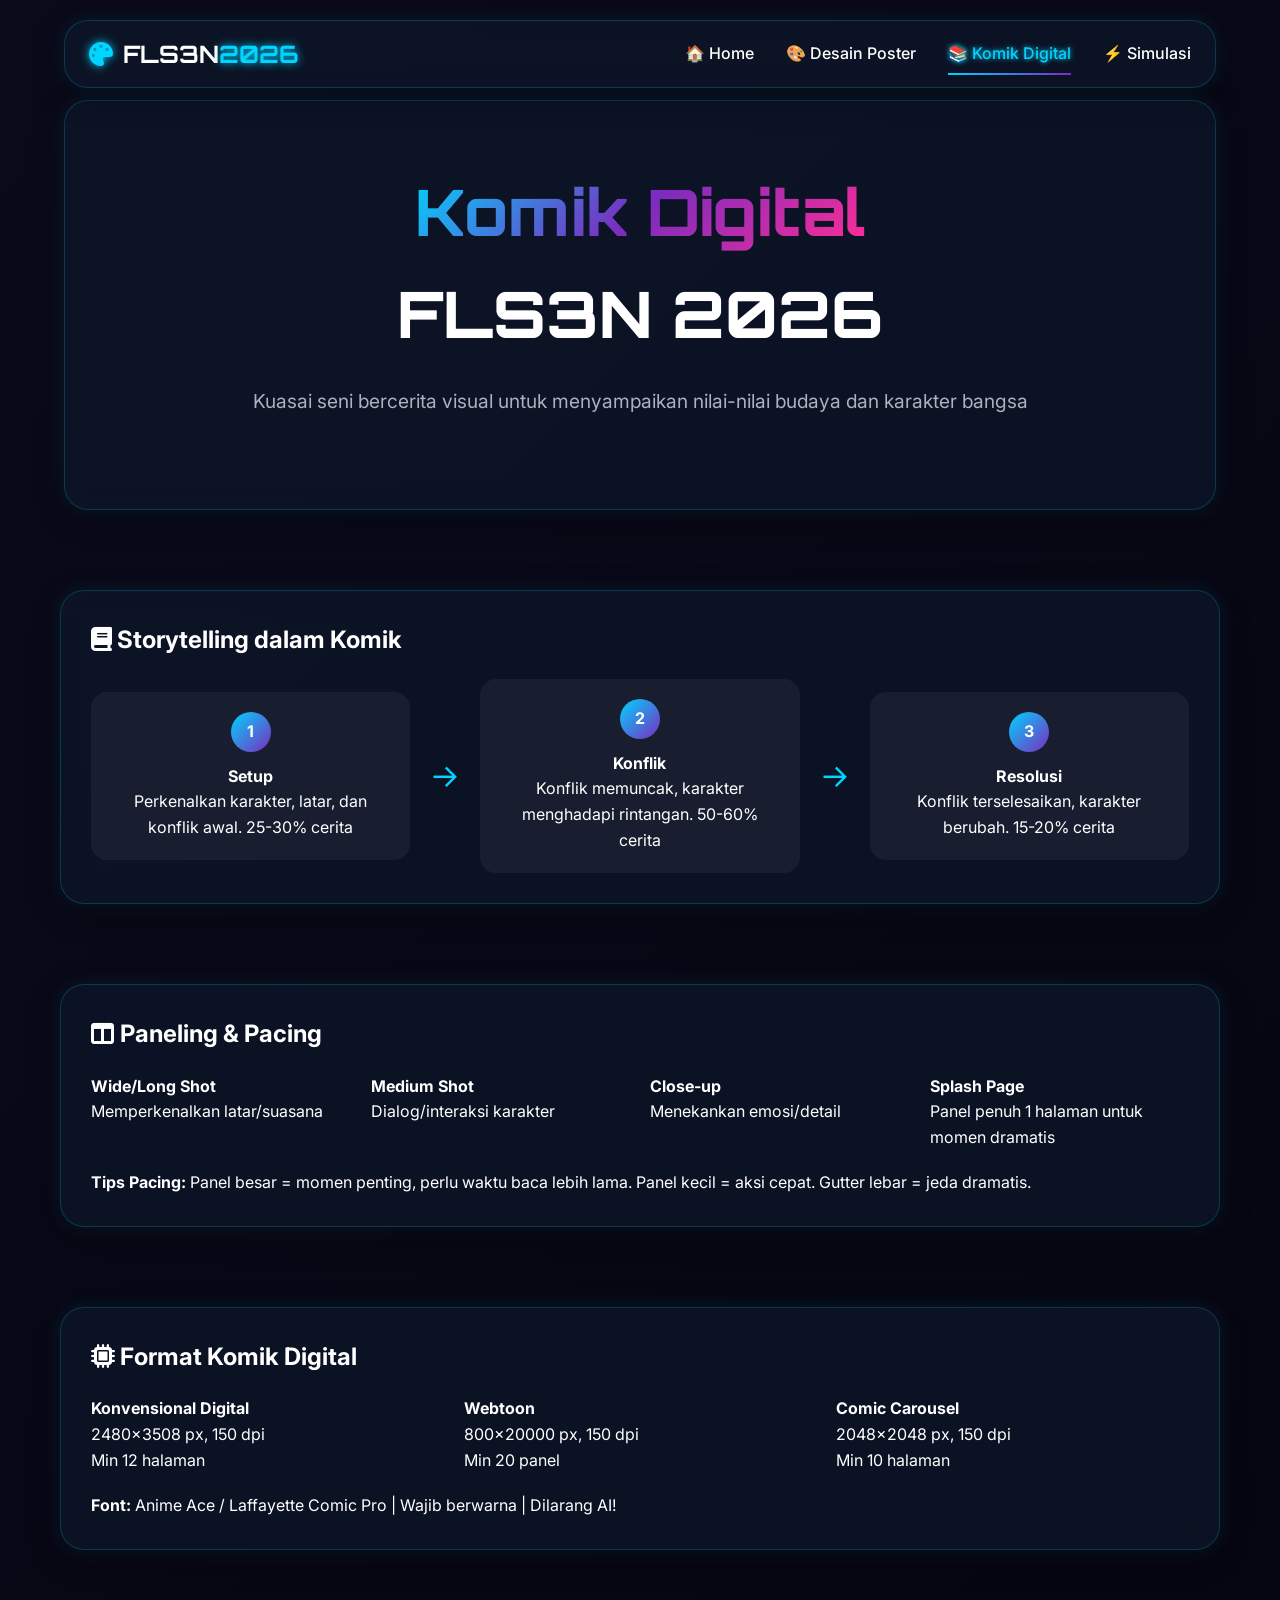
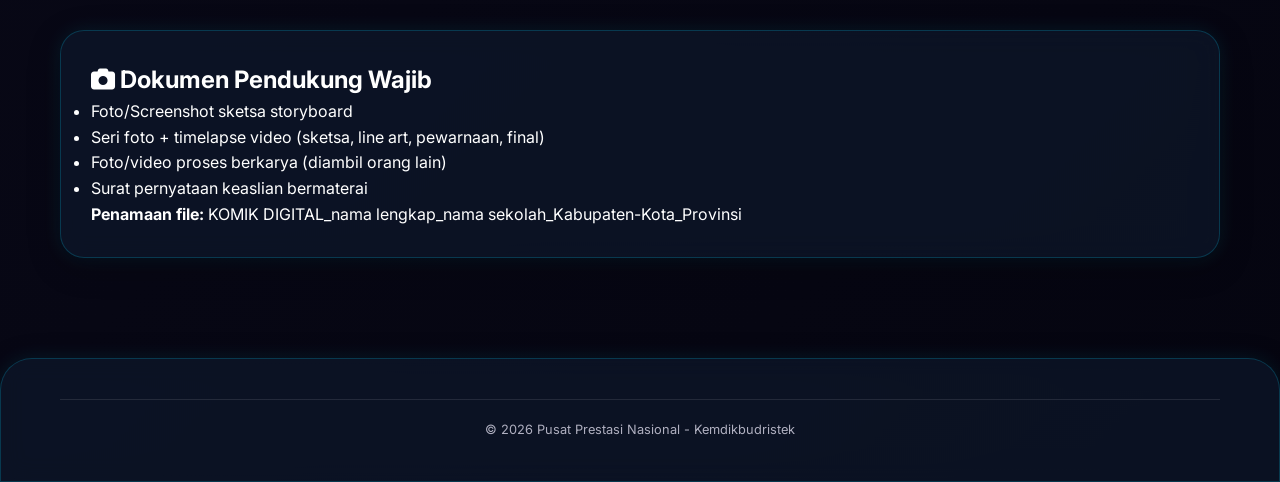
==== pages/komik.html @ 91480480 "Add files via upload" ====
<!-- pages/komik.html -->
<!DOCTYPE html>
<html lang="id">
<head>
    <meta charset="UTF-8"><meta name="viewport" content="width=device-width, initial-scale=1.0"><title>Komik Digital - FLS3N 2026 Creative Hub</title>
    <link href="https://fonts.googleapis.com/css2?family=Inter:wght@300;400;500;600;700;800&family=Orbitron:wght@400;500;600;700;800;900&display=swap" rel="stylesheet">
    <link rel="stylesheet" href="https://cdnjs.cloudflare.com/ajax/libs/font-awesome/6.5.1/css/all.min.css">
    <link rel="stylesheet" href="../assets/css/style.css"><link rel="stylesheet" href="../assets/css/animation.css">
</head>
<body>
    <nav class="navbar glass-panel"><div class="nav-container"><div class="logo"><i class="fas fa-palette"></i><span class="logo-text">FLS3N<span class="neon">2026</span></span></div><div class="nav-links"><a href="../index.html">🏠 Home</a><a href="poster.html">🎨 Desain Poster</a><a href="komik.html" class="active">📚 Komik Digital</a><a href="latihan.html">⚡ Simulasi</a></div><div class="burger"><div class="line1"></div><div class="line2"></div><div class="line3"></div></div></div></nav>
    <main>
        <section class="hero glass-panel" style="margin-top: 100px;"><div class="hero-content"><h1 class="hero-title"><span class="gradient-text">Komik Digital</span><br>FLS3N 2026</h1><p class="hero-subtitle">Kuasai seni bercerita visual untuk menyampaikan nilai-nilai budaya dan karakter bangsa</p></div></section>
        <section class="container" style="padding: 40px 20px;"><div class="glass-panel" style="padding: 30px;"><h2><i class="fas fa-book"></i> Storytelling dalam Komik</h2><div class="storyboard-steps" style="margin-top: 20px;"><div class="step"><div class="step-num">1</div><h4>Setup</h4><p>Perkenalkan karakter, latar, dan konflik awal. 25-30% cerita</p></div><div class="step-arrow">→</div><div class="step"><div class="step-num">2</div><h4>Konflik</h4><p>Konflik memuncak, karakter menghadapi rintangan. 50-60% cerita</p></div><div class="step-arrow">→</div><div class="step"><div class="step-num">3</div><h4>Resolusi</h4><p>Konflik terselesaikan, karakter berubah. 15-20% cerita</p></div></div></div></section>
        <section class="container" style="padding: 40px 20px;"><div class="glass-panel" style="padding: 30px;"><h2><i class="fas fa-columns"></i> Paneling & Pacing</h2><div class="tech-grid" style="margin-top: 20px;"><div><strong>Wide/Long Shot</strong><br>Memperkenalkan latar/suasana</div><div><strong>Medium Shot</strong><br>Dialog/interaksi karakter</div><div><strong>Close-up</strong><br>Menekankan emosi/detail</div><div><strong>Splash Page</strong><br>Panel penuh 1 halaman untuk momen dramatis</div></div><p style="margin-top: 20px;"><strong>Tips Pacing:</strong> Panel besar = momen penting, perlu waktu baca lebih lama. Panel kecil = aksi cepat. Gutter lebar = jeda dramatis.</p></div></section>
        <section class="container" style="padding: 40px 20px;"><div class="glass-panel" style="padding: 30px;"><h2><i class="fas fa-microchip"></i> Format Komik Digital</h2><div class="tech-grid"><div><strong>Konvensional Digital</strong><br>2480x3508 px, 150 dpi<br>Min 12 halaman</div><div><strong>Webtoon</strong><br>800x20000 px, 150 dpi<br>Min 20 panel</div><div><strong>Comic Carousel</strong><br>2048x2048 px, 150 dpi<br>Min 10 halaman</div></div><p><strong>Font:</strong> Anime Ace / Laffayette Comic Pro | Wajib berwarna | Dilarang AI!</p></div></section>
        <section class="container" style="padding: 40px 20px;"><div class="glass-panel" style="padding: 30px;"><h2><i class="fas fa-camera"></i> Dokumen Pendukung Wajib</h2><ul><li>Foto/Screenshot sketsa storyboard</li><li>Seri foto + timelapse video (sketsa, line art, pewarnaan, final)</li><li>Foto/video proses berkarya (diambil orang lain)</li><li>Surat pernyataan keaslian bermaterai</li></ul><p><strong>Penamaan file:</strong> KOMIK DIGITAL_nama lengkap_nama sekolah_Kabupaten-Kota_Provinsi</p></div></section>
    </main>
    <footer class="footer glass-panel"><div class="container"><div class="footer-bottom"><p>© 2026 Pusat Prestasi Nasional - Kemdikbudristek</p></div></div></footer>
    <script src="../assets/js/script.js"></script>
    <script src="../assets/js/interactive.js"></script>
</body>
</html>
---- assets/css/style.css ----
/* assets/css/style.css */
:root {
    --bg-dark: #0a0a1a;
    --bg-darker: #050510;
    --primary-blue: #00d4ff;
    --primary-purple: #7b2cbf;
    --primary-pink: #ff2d95;
    --neon-cyan: #00f0ff;
    --neon-magenta: #ff00ff;
    --glass-bg: rgba(15, 25, 45, 0.65);
    --glass-border: rgba(0, 212, 255, 0.2);
    --text-white: #ffffff;
    --text-gray: #b0b0c0;
    --transition: all 0.3s cubic-bezier(0.4, 0, 0.2, 1);
}

* { margin: 0; padding: 0; box-sizing: border-box; }

body {
    font-family: 'Inter', sans-serif;
    background: linear-gradient(135deg, var(--bg-dark) 0%, var(--bg-darker) 100%);
    color: var(--text-white);
    overflow-x: hidden;
    line-height: 1.6;
}

.glass-panel {
    background: var(--glass-bg);
    backdrop-filter: blur(12px);
    border: 1px solid var(--glass-border);
    border-radius: 24px;
    box-shadow: 0 8px 32px rgba(0, 0, 0, 0.3), 0 0 20px rgba(0, 212, 255, 0.1);
}

/* Navbar */
.navbar {
    position: fixed;
    top: 20px;
    left: 50%;
    transform: translateX(-50%);
    width: 90%;
    max-width: 1200px;
    z-index: 1000;
    padding: 12px 24px;
    transition: var(--transition);
}

.nav-container { display: flex; justify-content: space-between; align-items: center; }
.logo { display: flex; align-items: center; gap: 10px; font-family: 'Orbitron', monospace; font-size: 1.5rem; font-weight: 700; }
.logo i { color: var(--primary-blue); text-shadow: 0 0 10px var(--primary-blue); }
.neon { color: var(--primary-blue); text-shadow: 0 0 8px var(--primary-blue); }
.nav-links { display: flex; gap: 32px; }
.nav-links a { color: var(--text-white); text-decoration: none; font-weight: 500; transition: var(--transition); padding: 8px 0; position: relative; }
.nav-links a::after { content: ''; position: absolute; bottom: 0; left: 0; width: 0; height: 2px; background: linear-gradient(90deg, var(--primary-blue), var(--primary-purple)); transition: var(--transition); }
.nav-links a:hover::after, .nav-links a.active::after { width: 100%; }
.nav-links a.active { color: var(--primary-blue); text-shadow: 0 0 5px var(--primary-blue); }
.burger { display: none; flex-direction: column; gap: 5px; cursor: pointer; }
.burger div { width: 25px; height: 3px; background: white; transition: var(--transition); }

/* Hero */
.hero {
    margin: 100px auto 40px;
    width: 90%;
    max-width: 1200px;
    padding: 60px 40px;
    text-align: center;
}
.hero-badge { display: inline-flex; align-items: center; gap: 8px; background: rgba(0, 212, 255, 0.15); padding: 6px 16px; border-radius: 40px; font-size: 0.8rem; margin-bottom: 24px; }
.blink-dot { width: 8px; height: 8px; background: var(--primary-blue); border-radius: 50%; animation: blink 1.5s infinite; }
.hero-title { font-family: 'Orbitron', monospace; font-size: 4rem; font-weight: 800; margin-bottom: 20px; }
.gradient-text { background: linear-gradient(135deg, var(--primary-blue), var(--primary-purple), var(--primary-pink)); -webkit-background-clip: text; background-clip: text; color: transparent; }
.hero-subtitle { font-size: 1.2rem; color: var(--text-gray); margin-bottom: 32px; }
.hero-buttons { display: flex; gap: 20px; justify-content: center; }
.cta-btn { padding: 12px 28px; border-radius: 40px; text-decoration: none; font-weight: 600; transition: var(--transition); display: inline-flex; align-items: center; gap: 10px; }
.cta-btn.primary { background: linear-gradient(135deg, var(--primary-blue), var(--primary-purple)); color: white; box-shadow: 0 0 15px rgba(0, 212, 255, 0.5); }
.cta-btn.primary:hover { transform: translateY(-3px); box-shadow: 0 0 25px rgba(0, 212, 255, 0.8); }
.cta-btn.secondary { border: 1px solid var(--primary-blue); color: var(--primary-blue); background: transparent; }
.hero-stats { display: flex; justify-content: center; gap: 48px; margin-top: 48px; }
.stat { text-align: center; }
.stat-number { font-family: 'Orbitron', monospace; font-size: 2rem; font-weight: 700; color: var(--primary-blue); display: block; }
.stat-label { font-size: 0.8rem; color: var(--text-gray); }

/* Container & Sections */
.container { max-width: 1200px; margin: 0 auto; padding: 0 20px; }
section { padding: 60px 0; }
.section-header { text-align: center; margin-bottom: 48px; }
.section-tag { background: linear-gradient(135deg, var(--primary-blue), var(--primary-purple)); padding: 4px 16px; border-radius: 40px; font-size: 0.7rem; font-weight: 600; letter-spacing: 1px; display: inline-block; margin-bottom: 16px; }
.neon-tag { background: rgba(0, 212, 255, 0.2); border: 1px solid var(--primary-blue); color: var(--primary-blue); }
.section-header h2 { font-size: 2.5rem; margin-bottom: 16px; }
.section-line { width: 80px; height: 3px; background: linear-gradient(90deg, var(--primary-blue), var(--primary-purple)); margin: 20px auto; border-radius: 3px; }
.section-subtitle { max-width: 700px; margin: 0 auto; color: var(--text-gray); }

/* Theme Cards */
.theme-cards { display: grid; grid-template-columns: repeat(auto-fit, minmax(280px, 1fr)); gap: 30px; }
.theme-card { padding: 30px; text-align: center; transition: var(--transition); }
.theme-card:hover { transform: translateY(-10px); border-color: var(--primary-blue); box-shadow: 0 10px 40px rgba(0, 212, 255, 0.2); }
.theme-card i { font-size: 2.5rem; color: var(--primary-blue); margin-bottom: 20px; }
.theme-card h3 { margin-bottom: 12px; }

/* Materi Grid */
.materi-grid { display: grid; grid-template-columns: repeat(auto-fit, minmax(300px, 1fr)); gap: 30px; margin-bottom: 40px; }
.materi-card { padding: 28px; transition: var(--transition); cursor: pointer; }
.materi-card:hover { transform: translateY(-5px); border-color: var(--primary-blue); }
.card-icon { font-size: 2rem; color: var(--primary-blue); margin-bottom: 16px; }
.materi-card h3 { margin-bottom: 12px; }
.card-detail-btn { background: transparent; border: 1px solid var(--primary-blue); color: var(--primary-blue); padding: 6px 16px; border-radius: 20px; margin-top: 16px; cursor: pointer; transition: var(--transition); }
.card-detail-btn:hover { background: var(--primary-blue); color: white; }

/* Checklist */
.checklist-container { padding: 30px; margin-top: 20px; }
.checklist-grid { display: grid; grid-template-columns: repeat(auto-fit, minmax(300px, 1fr)); gap: 16px; margin-top: 20px; }
.checklist-item { display: flex; align-items: center; gap: 12px; padding: 10px; background: rgba(255, 255, 255, 0.05); border-radius: 12px; }
.checklist-item i { color: #00ff88; }

/* Storyboard Simulator */
.storyboard-simulator { padding: 30px; margin-top: 30px; }
.storyboard-steps { display: flex; align-items: center; justify-content: space-between; flex-wrap: wrap; gap: 20px; margin-top: 20px; }
.step { flex: 1; min-width: 180px; text-align: center; padding: 20px; background: rgba(255, 255, 255, 0.05); border-radius: 16px; }
.step-num { width: 40px; height: 40px; background: linear-gradient(135deg, var(--primary-blue), var(--primary-purple)); border-radius: 50%; display: flex; align-items: center; justify-content: center; margin: 0 auto 12px; font-weight: bold; }
.step-arrow { font-size: 2rem; color: var(--primary-blue); }

/* Tech Requirements */
.tech-requirements { padding: 30px; margin-top: 30px; }
.tech-grid { display: grid; grid-template-columns: repeat(auto-fit, minmax(200px, 1fr)); gap: 20px; margin: 20px 0; }
.tech-item { padding: 16px; background: rgba(255, 255, 255, 0.05); border-radius: 12px; text-align: center; border-left: 3px solid var(--primary-blue); }
.tech-note { margin-top: 16px; padding: 12px; background: rgba(0, 212, 255, 0.1); border-radius: 12px; font-size: 0.9rem; }

/* Accordion */
.accordion-container { padding: 20px; }
.accordion-item { border-bottom: 1px solid rgba(255, 255, 255, 0.1); }
.accordion-header { display: flex; justify-content: space-between; align-items: center; padding: 18px; cursor: pointer; transition: var(--transition); font-weight: 600; }
.accordion-header:hover { background: rgba(0, 212, 255, 0.1); }
.accordion-header i:first-child { margin-right: 12px; color: var(--primary-blue); }
.accordion-content { max-height: 0; overflow: hidden; transition: max-height 0.5s ease; padding: 0 18px; }
.accordion-content.active { max-height: 500px; padding: 0 18px 18px 18px; }
.accordion-content ul { padding-left: 20px; color: var(--text-gray); }
.accordion-content li { margin: 8px 0; }

/* Before After Slider */
.beforeafter-container { padding: 30px; margin-bottom: 30px; }
.slider-container { position: relative; overflow: hidden; border-radius: 16px; margin: 20px 0; }
.beforeafter-slider { display: flex; width: 200%; transition: transform 0.3s ease; }
.beforeafter-slider.comic { width: 200%; }
.beforeafter-image { width: 50%; padding: 30px; text-align: center; min-height: 300px; display: flex; flex-direction: column; justify-content: center; align-items: center; }
.before { background: linear-gradient(135deg, #1a0a2a, #0a0a1a); }
.after { background: linear-gradient(135deg, #0a1a2a, #050510); }
.beforeafter-label { position: absolute; top: 20px; left: 20px; padding: 4px 12px; border-radius: 20px; font-size: 0.7rem; font-weight: bold; }
.before .beforeafter-label { background: #ff4444; }
.after .beforeafter-label { background: #00ff88; }
.sample-before, .sample-after, .sample-storyboard, .sample-final { padding: 40px; text-align: center; background: rgba(0, 0, 0, 0.5); border-radius: 16px; width: 100%; }
.sample-before i, .sample-after i, .sample-storyboard i, .sample-final i { font-size: 3rem; margin-bottom: 16px; display: block; }
.sample-before i { color: #ff4444; }
.sample-after i { color: #00ff88; }
.slider-handle { position: absolute; top: 0; bottom: 0; width: 4px; background: white; left: 50%; transform: translateX(-50%); cursor: ew-resize; z-index: 10; }
.slider-circle { position: absolute; top: 50%; left: 50%; transform: translate(-50%, -50%); width: 40px; height: 40px; background: var(--primary-blue); border-radius: 50%; display: flex; align-items: center; justify-content: center; box-shadow: 0 0 20px var(--primary-blue); }
.slider-input { width: 100%; margin: 20px 0; -webkit-appearance: none; background: linear-gradient(90deg, var(--primary-blue), var(--primary-purple)); height: 4px; border-radius: 2px; }
.slider-input::-webkit-slider-thumb { -webkit-appearance: none; width: 20px; height: 20px; background: white; border-radius: 50%; cursor: pointer; box-shadow: 0 0 10px var(--primary-blue); }
.explanation { margin-top: 20px; padding: 16px; background: rgba(0, 212, 255, 0.1); border-radius: 12px; }

/* Video */
.video-wrapper { padding: 30px; margin-bottom: 30px; }
.video-container { position: relative; padding-bottom: 56.25%; height: 0; overflow: hidden; border-radius: 16px; }
.video-container iframe { position: absolute; top: 0; left: 0; width: 100%; height: 100%; }
.video-caption { text-align: center; margin-top: 16px; color: var(--text-gray); }

/* Generator */
.generator-container { padding: 30px; text-align: center; }
.generate-btn { background: linear-gradient(135deg, var(--primary-blue), var(--primary-purple)); border: none; padding: 14px 32px; border-radius: 40px; color: white; font-weight: 600; cursor: pointer; transition: var(--transition); margin: 20px 0; }
.generate-btn:hover { transform: scale(1.05); box-shadow: 0 0 20px var(--primary-blue); }
.idea-result { margin-top: 20px; padding: 20px; background: rgba(0, 212, 255, 0.1); border-radius: 16px; border-left: 4px solid var(--primary-blue); }

/* Modal */
.modal { display: none; position: fixed; z-index: 2000; left: 0; top: 0; width: 100%; height: 100%; background: rgba(0, 0, 0, 0.8); backdrop-filter: blur(8px); }
.modal-content { margin: 10% auto; width: 90%; max-width: 500px; padding: 30px; position: relative; }
.close { position: absolute; top: 15px; right: 20px; font-size: 28px; cursor: pointer; }

/* Footer */
.footer { margin-top: 60px; padding: 40px 0; border-radius: 32px 32px 0 0; }
.footer-content { display: grid; grid-template-columns: repeat(auto-fit, minmax(250px, 1fr)); gap: 40px; margin-bottom: 30px; }
.footer-logo i { font-size: 2rem; color: var(--primary-blue); margin-bottom: 12px; }
.footer-links { display: flex; flex-direction: column; gap: 12px; }
.footer-links a { color: var(--text-gray); text-decoration: none; transition: var(--transition); }
.footer-links a:hover { color: var(--primary-blue); }
.footer-quote { text-align: right; font-style: italic; border-left: 2px solid var(--primary-blue); padding-left: 20px; }
.footer-bottom { text-align: center; padding-top: 20px; border-top: 1px solid rgba(255, 255, 255, 0.1); color: var(--text-gray); font-size: 0.8rem; }

/* Animations */
@keyframes blink { 0%, 100% { opacity: 1; } 50% { opacity: 0.3; } }
.scroll-reveal { opacity: 0; transform: translateY(30px); transition: all 0.8s ease; }
.scroll-reveal.revealed { opacity: 1; transform: translateY(0); }
.preloader { position: fixed; top: 0; left: 0; width: 100%; height: 100%; background: #0a0a1a; z-index: 9999; display: flex; flex-direction: column; justify-content: center; align-items: center; transition: opacity 0.5s; }
.neon-loader { width: 50px; height: 50px; border: 3px solid var(--primary-blue); border-top-color: transparent; border-radius: 50%; animation: spin 1s linear infinite; margin-bottom: 20px; }
@keyframes spin { to { transform: rotate(360deg); } }

/* ========== CHAT BUBBLE STYLE UNTUK SIMULASI ========== */
.chat-container {
    display: flex;
    flex-direction: column;
    gap: 20px;
    max-width: 800px;
    margin: 0 auto;
}

.chat-bubble {
    padding: 16px 20px;
    border-radius: 20px;
    max-width: 90%;
    word-wrap: break-word;
    font-size: 0.95rem;
    line-height: 1.5;
}

.chat-bubble.user {
    background: linear-gradient(135deg, #1a2a3a, #0f1a2a);
    border-left: 4px solid var(--primary-blue);
    align-self: flex-start;
    border-radius: 20px 20px 20px 4px;
}

.chat-bubble.ai {
    background: linear-gradient(135deg, #2a1a3a, #1a0a2a);
    border-right: 4px solid var(--primary-purple);
    align-self: flex-end;
    border-radius: 20px 20px 4px 20px;
}

.chat-bubble.ai.error {
    border-right-color: #ff4444;
    background: rgba(255, 68, 68, 0.1);
}

.chat-bubble i {
    margin-right: 8px;
}

/* Responsive */
@media (max-width: 768px) {
    .burger { display: flex; }
    .nav-links { position: fixed; top: 80px; left: -100%; width: 70%; height: calc(100vh - 80px); background: rgba(10, 10, 26, 0.95); backdrop-filter: blur(20px); flex-direction: column; align-items: center; padding: 40px; transition: left 0.3s; gap: 24px; }
    .nav-links.active { left: 0; }
    .hero-title { font-size: 2rem; }
    .hero { padding: 40px 20px; }
    .hero-stats { gap: 24px; }
    .storyboard-steps { flex-direction: column; }
    .step-arrow { transform: rotate(90deg); }
    .footer-quote { text-align: left; margin-top: 20px; }

    
}
---- assets/css/animation.css ----
/* assets/css/animation.css */
@keyframes fadeInUp { from { opacity: 0; transform: translateY(30px); } to { opacity: 1; transform: translateY(0); } }
@keyframes glowPulse { 0%, 100% { text-shadow: 0 0 5px rgba(0, 212, 255, 0.5); } 50% { text-shadow: 0 0 20px rgba(0, 212, 255, 0.8); } }
@keyframes float { 0%, 100% { transform: translateY(0); } 50% { transform: translateY(-10px); } }
@keyframes borderGlow { 0% { border-color: rgba(0, 212, 255, 0.3); box-shadow: 0 0 0 0 rgba(0, 212, 255, 0.2); } 50% { border-color: rgba(0, 212, 255, 0.8); box-shadow: 0 0 20px 5px rgba(0, 212, 255, 0.4); } 100% { border-color: rgba(0, 212, 255, 0.3); box-shadow: 0 0 0 0 rgba(0, 212, 255, 0.2); } }
@keyframes spin { to { transform: rotate(360deg); } }
@keyframes shimmer { 0% { background-position: -200% 0; } 100% { background-position: 200% 0; } }

.gradient-text { background: linear-gradient(135deg, #00d4ff, #7b2cbf, #ff2d95); -webkit-background-clip: text; background-clip: text; color: transparent; animation: glowPulse 3s ease-in-out infinite; }
.glass-panel { transition: all 0.3s ease; }
.glass-panel:hover { border-color: rgba(0, 212, 255, 0.5); box-shadow: 0 8px 32px rgba(0, 212, 255, 0.2); }
.materi-card, .theme-card { transition: all 0.3s cubic-bezier(0.4, 0, 0.2, 1); }
.materi-card:hover, .theme-card:hover { transform: translateY(-10px) scale(1.02); }
.cta-btn { position: relative; overflow: hidden; }
.cta-btn::before { content: ''; position: absolute; top: 0; left: -100%; width: 100%; height: 100%; background: linear-gradient(90deg, transparent, rgba(255, 255, 255, 0.2), transparent); transition: left 0.5s; }
.cta-btn:hover::before { left: 100%; }
.accordion-header i:last-child { transition: transform 0.3s; }
.accordion-header.active i:last-child { transform: rotate(180deg); }
.slider-input { transition: all 0.2s; }
.slider-input:hover { opacity: 1; }
.slider-handle { transition: left 0.1s ease-out; }
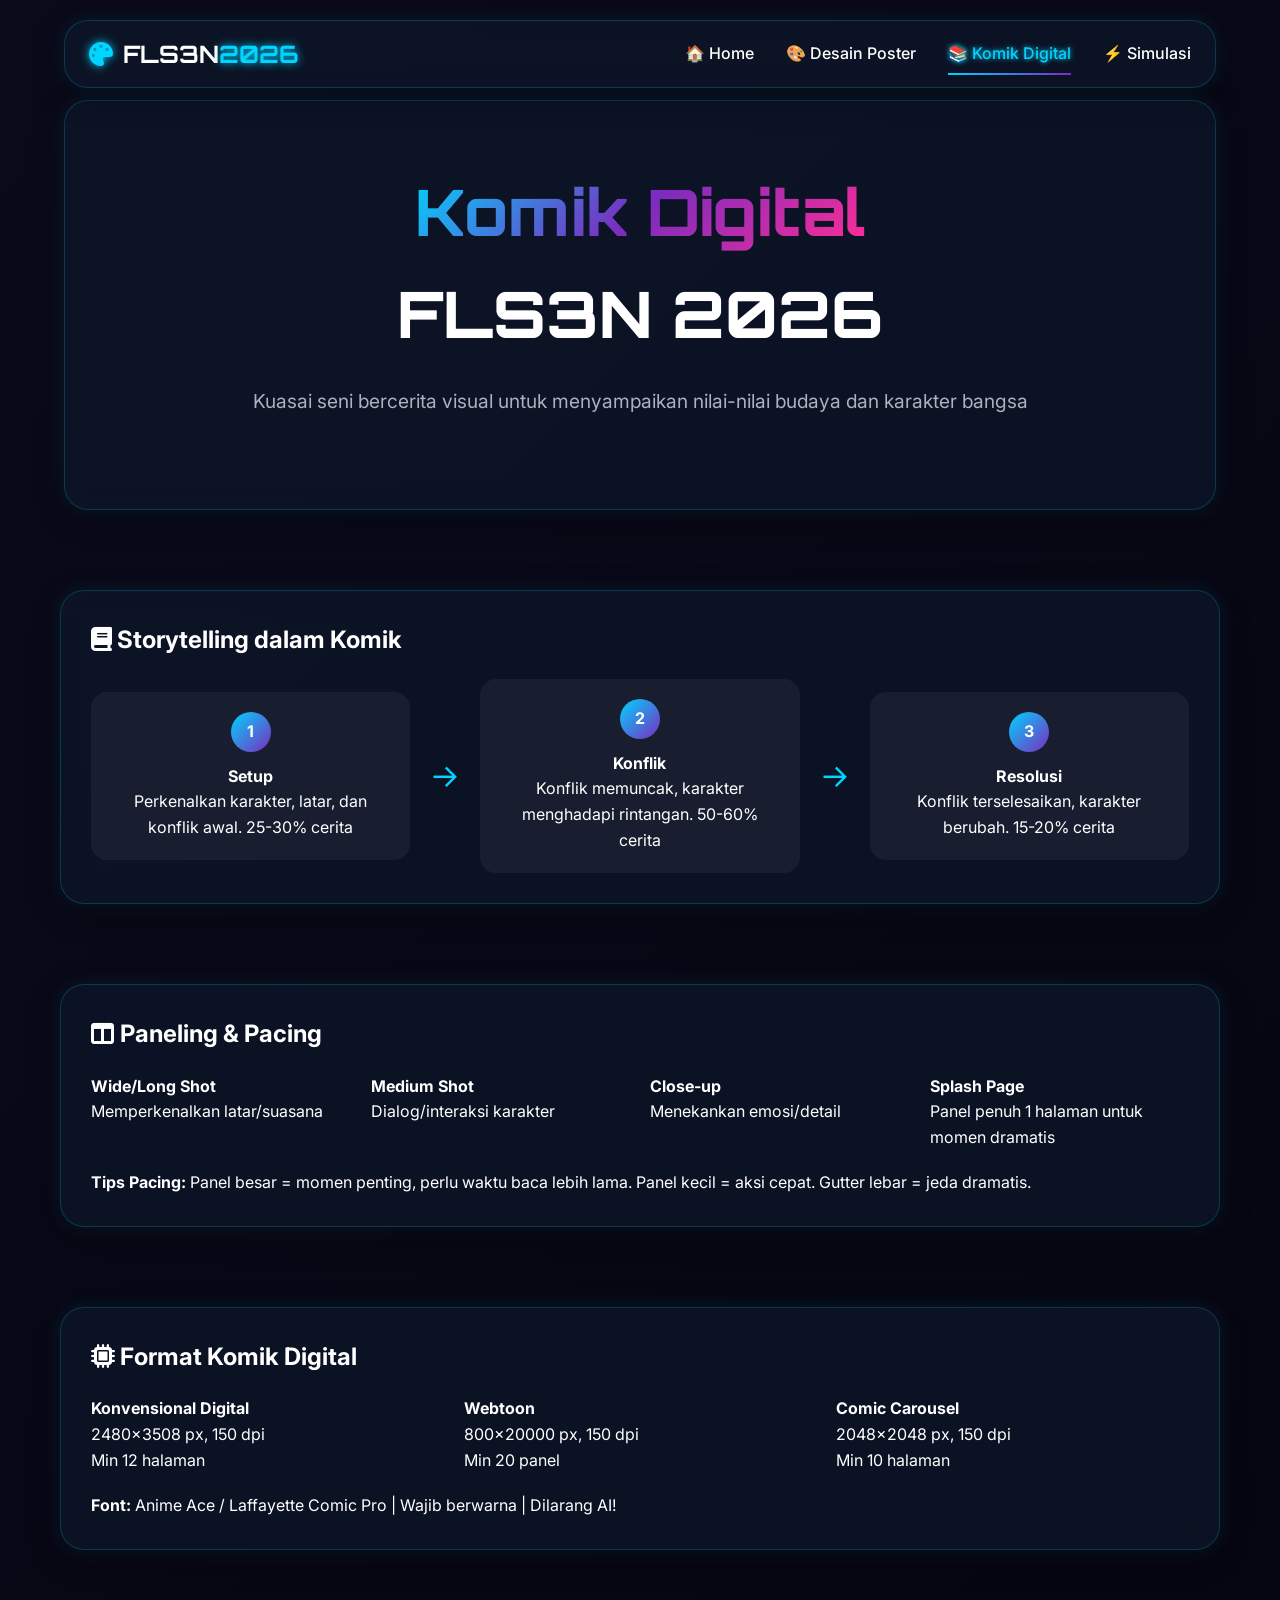
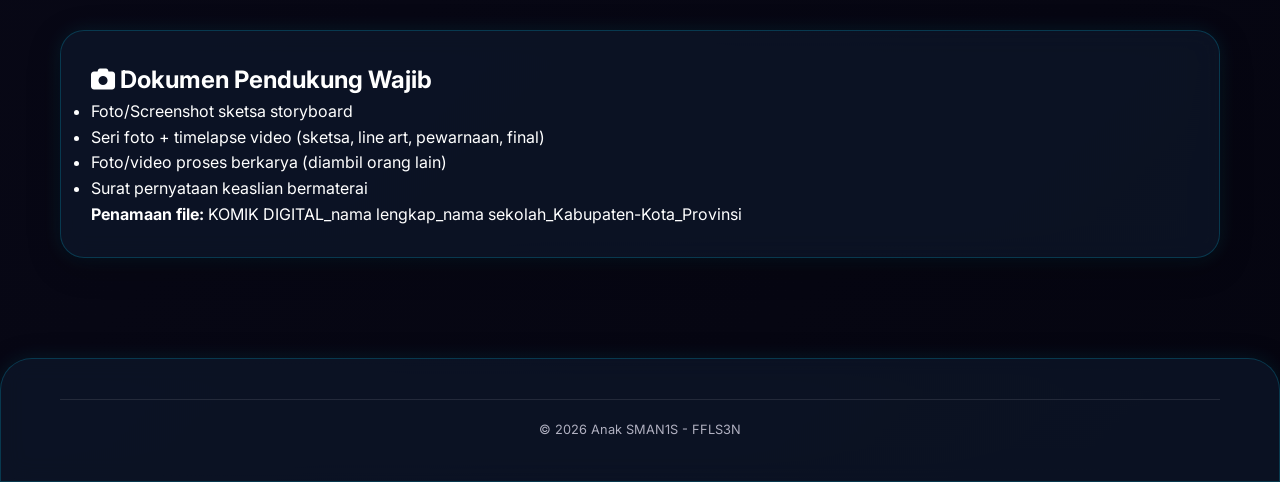
==== commit 4ba1aea4: "Update komik.html" ====
--- a/pages/komik.html
+++ b/pages/komik.html
@@ -16,8 +16,8 @@
         <section class="container" style="padding: 40px 20px;"><div class="glass-panel" style="padding: 30px;"><h2><i class="fas fa-microchip"></i> Format Komik Digital</h2><div class="tech-grid"><div><strong>Konvensional Digital</strong><br>2480x3508 px, 150 dpi<br>Min 12 halaman</div><div><strong>Webtoon</strong><br>800x20000 px, 150 dpi<br>Min 20 panel</div><div><strong>Comic Carousel</strong><br>2048x2048 px, 150 dpi<br>Min 10 halaman</div></div><p><strong>Font:</strong> Anime Ace / Laffayette Comic Pro | Wajib berwarna | Dilarang AI!</p></div></section>
         <section class="container" style="padding: 40px 20px;"><div class="glass-panel" style="padding: 30px;"><h2><i class="fas fa-camera"></i> Dokumen Pendukung Wajib</h2><ul><li>Foto/Screenshot sketsa storyboard</li><li>Seri foto + timelapse video (sketsa, line art, pewarnaan, final)</li><li>Foto/video proses berkarya (diambil orang lain)</li><li>Surat pernyataan keaslian bermaterai</li></ul><p><strong>Penamaan file:</strong> KOMIK DIGITAL_nama lengkap_nama sekolah_Kabupaten-Kota_Provinsi</p></div></section>
     </main>
-    <footer class="footer glass-panel"><div class="container"><div class="footer-bottom"><p>© 2026 Pusat Prestasi Nasional - Kemdikbudristek</p></div></div></footer>
+    <footer class="footer glass-panel"><div class="container"><div class="footer-bottom"><p>© 2026 Anak SMAN1S - FFLS3N</p></div></div></footer>
     <script src="../assets/js/script.js"></script>
     <script src="../assets/js/interactive.js"></script>
 </body>
-</html>+</html>
